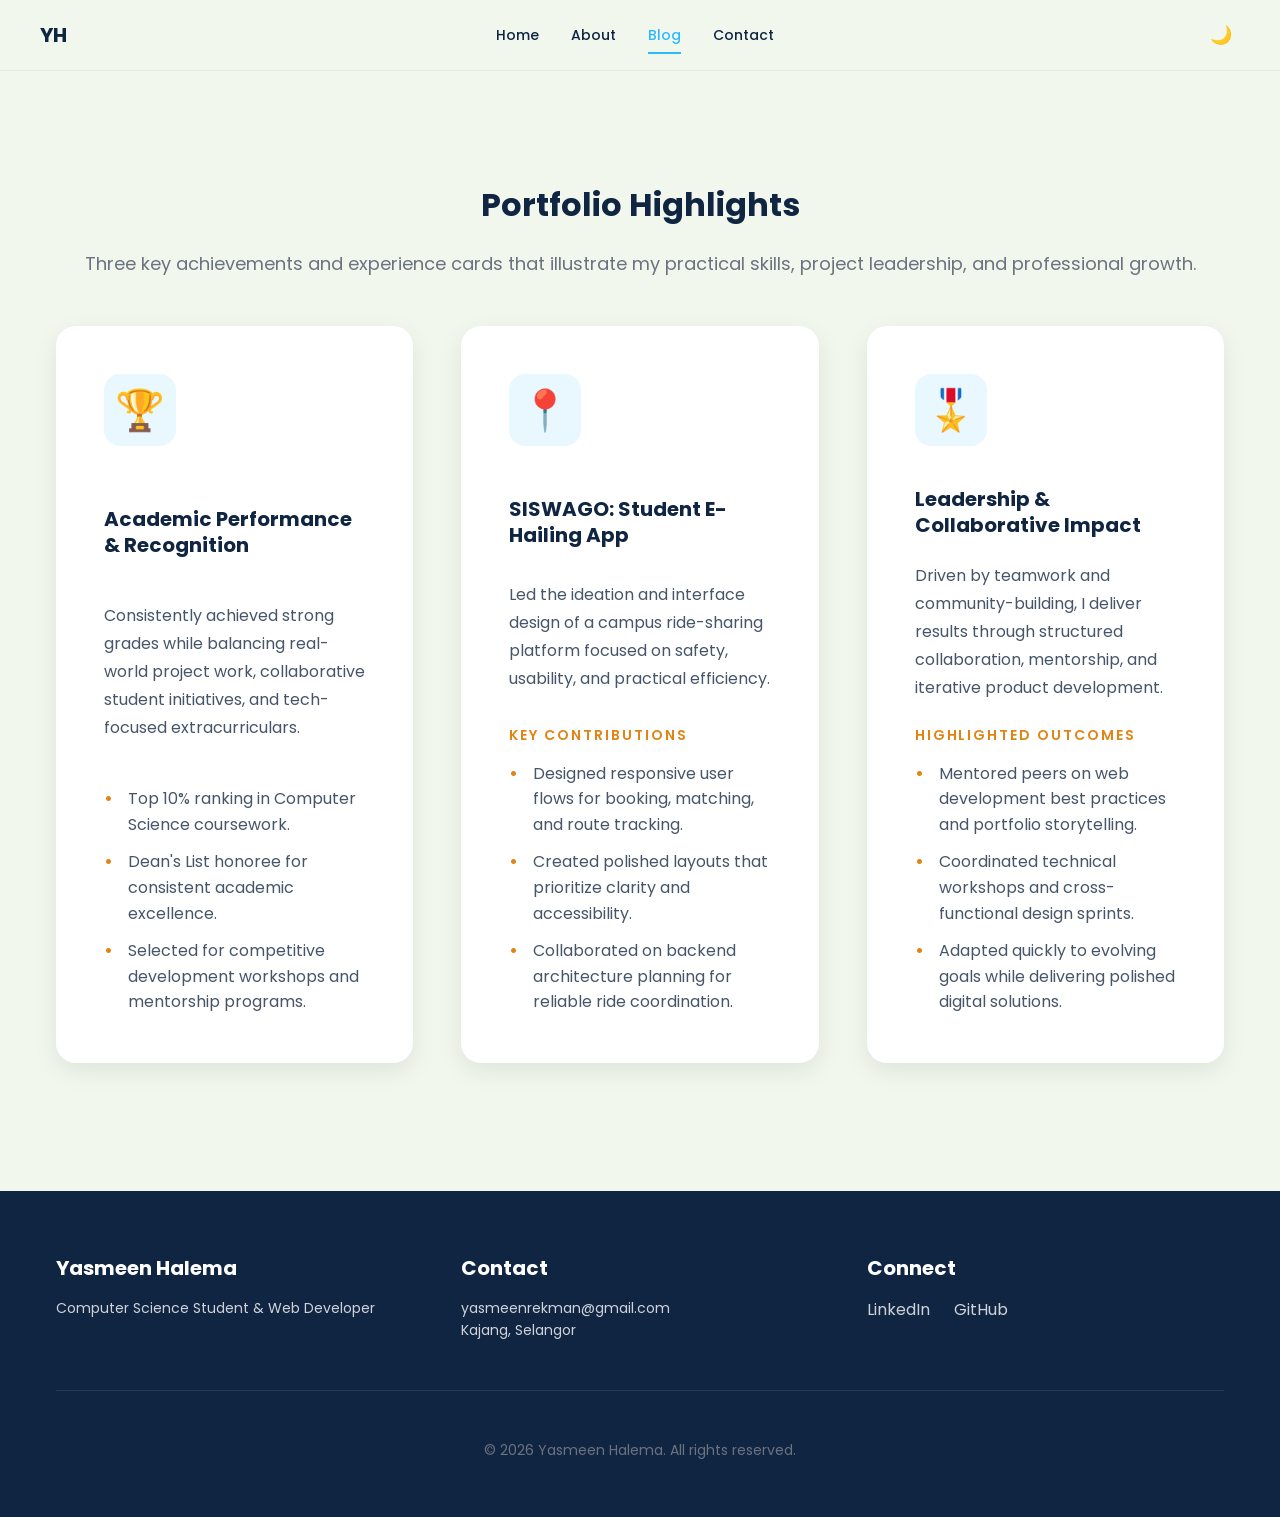
==== blog.html @ 83eedc3f "commit all" ====
<!doctype html>
<html lang="en">
<head>
  <meta charset="utf-8" />
  <meta name="viewport" content="width=device-width, initial-scale=1" />
  <title>Portfolio Highlights — Yasmeen Halema</title>
  <link rel="preconnect" href="https://fonts.googleapis.com" />
  <link rel="preconnect" href="https://fonts.gstatic.com" crossorigin />
  <link href="https://fonts.googleapis.com/css2?family=Poppins:wght@300;400;500;600;700&display=swap" rel="stylesheet" />
  <link rel="stylesheet" href="css/style.css">
</head>
<body>
  <header class="site-header" id="header">
    <div class="header-wrapper">
      <div class="container header-inner">
        <a class="logo" href="index.html">YH</a>
        <nav id="nav" class="nav">
          <a href="index.html" class="nav-link" data-page="home">Home</a>
          <a href="about.html" class="nav-link" data-page="about">About</a>
          <a href="blog.html" class="nav-link" data-page="blog">Blog</a>
          <a href="contact.html" class="nav-link" data-page="contact">Contact</a>
        </nav>
        <div class="header-actions">
          <button id="theme-toggle" class="btn-icon theme-toggle" aria-label="Toggle theme">🌙</button>
          <button id="nav-toggle" class="btn-icon nav-toggle mobile-only" aria-label="Toggle navigation">☰</button>
        </div>
      </div>
    </div>
  </header>

  <main style="padding-top: 80px;">
    <div class="container">
      <section class="section-experience fade-in" style="padding: var(--space-4xl) 0; margin-top: var(--space-2xl);">
        <div class="section-header" style="margin-bottom: var(--space-3xl);">
          <h1 style="font-size: var(--font-size-3xl); margin-bottom: var(--space-lg);">Portfolio Highlights</h1>
          <p>Three key achievements and experience cards that illustrate my practical skills, project leadership, and professional growth.</p>
        </div>

        <div class="experience-grid">
          <article class="experience-card fade-in">
            <div class="card-top">
              <span class="card-icon">🏆</span>
            </div>
            <h3>Academic Performance & Recognition</h3>
            <p>Consistently achieved strong grades while balancing real-world project work, collaborative student initiatives, and tech-focused extracurriculars.</p>
            <ul class="card-list">
              <li>Top 10% ranking in Computer Science coursework.</li>
              <li>Dean's List honoree for consistent academic excellence.</li>
              <li>Selected for competitive development workshops and mentorship programs.</li>
            </ul>
          </article>

          <article class="experience-card fade-in">
            <div class="card-top">
              <span class="card-icon">📍</span>
            </div>
            <h3>SISWAGO: Student E-Hailing App</h3>
            <p>Led the ideation and interface design of a campus ride-sharing platform focused on safety, usability, and practical efficiency.</p>
            <div class="experience-subsection">
              <h4>Key contributions</h4>
              <ul class="card-list">
                <li>Designed responsive user flows for booking, matching, and route tracking.</li>
                <li>Created polished layouts that prioritize clarity and accessibility.</li>
                <li>Collaborated on backend architecture planning for reliable ride coordination.</li>
              </ul>
            </div>
          </article>

          <article class="experience-card fade-in">
            <div class="card-top">
              <span class="card-icon">🎖️</span>
            </div>
            <h3>Leadership & Collaborative Impact</h3>
            <p>Driven by teamwork and community-building, I deliver results through structured collaboration, mentorship, and iterative product development.</p>
            <div class="experience-subsection">
              <h4>Highlighted outcomes</h4>
              <ul class="card-list">
                <li>Mentored peers on web development best practices and portfolio storytelling.</li>
                <li>Coordinated technical workshops and cross-functional design sprints.</li>
                <li>Adapted quickly to evolving goals while delivering polished digital solutions.</li>
              </ul>
            </div>
          </article>
        </div>
      </section>
    </div>
  </main>

  <footer class="site-footer">
    <div class="container">
      <div class="footer-content">
        <div class="footer-section">
          <h4>Yasmeen Halema</h4>
          <p>Computer Science Student & Web Developer</p>
        </div>
        <div class="footer-section">
          <h4>Contact</h4>
          <p><a href="mailto:yasmeenrekman@gmail.com">yasmeenrekman@gmail.com</a></p>
          <p>Kajang, Selangor</p>
        </div>
        <div class="footer-section">
          <h4>Connect</h4>
          <div class="footer-socials">
            <a href="#" aria-label="LinkedIn">LinkedIn</a>
            <a href="#" aria-label="GitHub">GitHub</a>
          </div>
        </div>
      </div>
      <div class="footer-bottom">
        <p>&copy; 2026 Yasmeen Halema. All rights reserved.</p>
      </div>
    </div>
  </footer>

  <button id="scrollTop" class="scroll-top" title="Back to top" aria-label="Scroll to top">↑</button>

  <script src="js/script.js"></script>
</body>
</html>
---- css/style.css ----
/* ========================================
   DESIGN SYSTEM & VARIABLES
   ======================================== */
:root {
  /* Colors */
  --primary: #102542;
  --accent: #2db9ff;
  --accent-rgb: 45, 185, 255;
  --bg-light: #f1f7ed;
  --bg-dark: #0b1220;
  --text-light: #102542;
  --text-dark: #e6eef6;
  --text-muted: #6b7280;
  --white: #ffffff;
  --border: #e5e7eb;

  /* Spacing Scale */
  --space-xs: 0.25rem;
  --space-sm: 0.5rem;
  --space-md: 1rem;
  --space-lg: 1.5rem;
  --space-xl: 2rem;
  --space-2xl: 2.5rem;
  --space-3xl: 3rem;
  --space-4xl: 4rem;

  /* Typography */
  --font-family: 'Poppins', -apple-system, BlinkMacSystemFont, 'Segoe UI', 'Roboto', sans-serif;
  --font-size-xs: 0.75rem;
  --font-size-sm: 0.875rem;
  --font-size-base: 1rem;
  --font-size-lg: 1.125rem;
  --font-size-xl: 1.25rem;
  --font-size-2xl: 1.5rem;
  --font-size-3xl: 2rem;
  --font-size-4xl: 2.5rem;

  /* Font Weights */
  --fw-light: 300;
  --fw-regular: 400;
  --fw-medium: 500;
  --fw-semibold: 600;
  --fw-bold: 700;

  /* Border Radius */
  --radius-sm: 0.375rem;
  --radius-md: 0.5rem;
  --radius-lg: 1rem;
  --radius-xl: 1.5rem;
  --radius-full: 9999px;

  /* Shadows */
  --shadow-sm: 0 1px 2px 0 rgba(0, 0, 0, 0.05);
  --shadow-md: 0 4px 6px -1px rgba(0, 0, 0, 0.1), 0 2px 4px -1px rgba(0, 0, 0, 0.06);
  --shadow-lg: 0 10px 15px -3px rgba(0, 0, 0, 0.1), 0 4px 6px -2px rgba(0, 0, 0, 0.05);
  --shadow-xl: 0 20px 25px -5px rgba(0, 0, 0, 0.1), 0 10px 10px -5px rgba(0, 0, 0, 0.04);
  --shadow-2xl: 0 25px 50px -12px rgba(0, 0, 0, 0.25);

  /* Transitions */
  --duration-fast: 150ms;
  --duration-base: 200ms;
  --duration-slow: 300ms;
  --easing: cubic-bezier(0.4, 0, 0.2, 1);
}

/* Dark Mode */
[data-theme='dark'] {
  --bg-light: var(--bg-dark);
  --text-light: var(--text-dark);
  --border: #1e293b;
}

/* ========================================
   GLOBAL STYLES
   ======================================== */
* {
  margin: 0;
  padding: 0;
  box-sizing: border-box;
}

html {
  scroll-behavior: smooth;
}

body {
  font-family: var(--font-family);
  font-size: var(--font-size-base);
  line-height: 1.6;
  color: var(--text-light);
  background-color: var(--bg-light);
  transition: background-color var(--duration-base) var(--easing),
              color var(--duration-base) var(--easing);
  overflow-x: hidden;
}

/* ========================================
   TYPOGRAPHY
   ======================================== */
h1, h2, h3, h4, h5, h6 {
  font-weight: var(--fw-bold);
  line-height: 1.3;
  margin-bottom: var(--space-md);
}

h1 {
  font-size: var(--font-size-4xl);
}

h2 {
  font-size: var(--font-size-3xl);
}

h3 {
  font-size: var(--font-size-2xl);
}

h4 {
  font-size: var(--font-size-xl);
}

p {
  margin-bottom: var(--space-md);
  color: var(--text-muted);
}

a {
  color: var(--accent);
  text-decoration: none;
  transition: color var(--duration-fast) var(--easing);
}

a:hover {
  color: #1d99d9;
}

/* ========================================
   LAYOUT HELPERS
   ======================================== */
.container {
  max-width: 1200px;
  margin: 0 auto;
  padding: 0 var(--space-md);
}

.fade-in {
  opacity: 0;
  animation: fadeInUp var(--duration-slow) var(--easing) forwards;
}

/* ========================================
   ANIMATIONS
   ======================================== */
@keyframes fadeInUp {
  from {
    opacity: 0;
    transform: translateY(20px);
  }
  to {
    opacity: 1;
    transform: translateY(0);
  }
}

@keyframes float {
  0%, 100% {
    transform: translateY(0px);
  }
  50% {
    transform: translateY(-10px);
  }
}

@keyframes slideIn {
  from {
    opacity: 0;
    transform: translateX(-10px);
  }
  to {
    opacity: 1;
    transform: translateX(0);
  }
}

/* ========================================
   HEADER & NAVIGATION
   ======================================== */
.site-header {
  position: fixed;
  top: 0;
  left: 0;
  right: 0;
  z-index: 1000;
  transition: all var(--duration-base) var(--easing);
}

.header-wrapper {
  background: rgba(241, 247, 237, 0.7);
  backdrop-filter: blur(10px);
  border-bottom: 1px solid rgba(0, 0, 0, 0.05);
  transition: all var(--duration-base) var(--easing);
}

[data-theme='dark'] .header-wrapper {
  background: rgba(11, 18, 32, 0.7);
  border-bottom: 1px solid rgba(255, 255, 255, 0.1);
}

.site-header.scrolled .header-wrapper {
  box-shadow: var(--shadow-md);
  background: rgba(241, 247, 237, 0.95);
}

[data-theme='dark'] .site-header.scrolled .header-wrapper {
  background: rgba(11, 18, 32, 0.95);
}

.header-inner {
  display: flex;
  align-items: center;
  justify-content: space-between;
  padding: var(--space-md) 0;
  gap: var(--space-lg);
}

.logo {
  font-size: var(--font-size-xl);
  font-weight: var(--fw-bold);
  color: var(--primary);
  text-decoration: none;
  transition: all var(--duration-fast) var(--easing);
  display: flex;
  align-items: center;
  gap: var(--space-sm);
}

.logo:hover {
  color: var(--accent);
  transform: scale(1.05);
}

.nav {
  display: flex;
  gap: var(--space-xl);
  align-items: center;
}

.nav-link {
  position: relative;
  font-weight: var(--fw-medium);
  font-size: var(--font-size-sm);
  color: var(--text-light);
  text-decoration: none;
  transition: color var(--duration-fast) var(--easing);
  padding: var(--space-sm) 0;
}

.nav-link::after {
  content: '';
  position: absolute;
  bottom: 0;
  left: 0;
  width: 0;
  height: 2px;
  background: var(--accent);
  transition: width var(--duration-base) var(--easing);
}

.nav-link:hover::after,
.nav-link.active::after {
  width: 100%;
}

.nav-link.active {
  color: var(--accent);
}

.header-actions {
  display: flex;
  align-items: center;
  gap: var(--space-md);
}

.btn-icon {
  background: transparent;
  border: none;
  font-size: var(--font-size-lg);
  cursor: pointer;
  transition: transform var(--duration-base) var(--easing);
  padding: var(--space-sm);
  display: flex;
  align-items: center;
  justify-content: center;
}

.btn-icon:hover {
  transform: scale(1.1);
}

.nav-toggle {
  display: none;
}

/* ========================================
   BUTTONS
   ======================================== */
.btn {
  display: inline-flex;
  align-items: center;
  justify-content: center;
  padding: var(--space-sm) var(--space-lg);
  border: 2px solid transparent;
  border-radius: var(--radius-lg);
  font-size: var(--font-size-sm);
  font-weight: var(--fw-semibold);
  cursor: pointer;
  transition: all var(--duration-base) var(--easing);
  text-decoration: none;
  gap: var(--space-sm);
}

.btn:hover {
  transform: translateY(-2px);
}

.btn-primary {
  background: var(--primary);
  color: var(--white);
  border-color: var(--primary);
}

.btn-primary:hover {
  background: darken(var(--primary), 10%);
  box-shadow: var(--shadow-lg);
}

.btn-outline {
  background: transparent;
  color: var(--primary);
  border-color: var(--primary);
}

.btn-outline:hover {
  background: rgba(16, 37, 66, 0.05);
}

.btn-secondary {
  background: var(--accent);
  color: var(--white);
  border-color: var(--accent);
}

.btn-secondary:hover {
  box-shadow: var(--shadow-lg);
}

/* ========================================
   HERO SECTION
   ======================================== */
.hero {
  padding-top: calc(80px + var(--space-4xl));
  padding-bottom: var(--space-4xl);
  min-height: 100vh;
  display: flex;
  align-items: center;
}

.hero-grid {
  display: grid;
  grid-template-columns: 1fr 1fr;
  gap: var(--space-4xl);
  align-items: center;
}

.hero-content {
  display: flex;
  flex-direction: column;
  gap: var(--space-xl);
}

.hero-title {
  font-size: var(--font-size-4xl);
  font-weight: var(--fw-bold);
  line-height: 1.2;
  color: var(--text-light);
  margin: 0;
}

.hero-subtitle {
  font-size: var(--font-size-2xl);
  color: var(--accent);
  font-weight: var(--fw-semibold);
  margin: 0;
}

.hero-description {
  font-size: var(--font-size-lg);
  color: var(--text-muted);
  line-height: 1.8;
  margin: 0;
  max-width: 500px;
}

.hero-cta {
  display: flex;
  gap: var(--space-md);
  flex-wrap: wrap;
}

.hero-image {
  display: flex;
  justify-content: center;
  align-items: center;
}

.profile-wrapper {
  position: relative;
  width: 320px;
  height: 320px;
}

.profile-bg {
  position: absolute;
  inset: 0;
  background: linear-gradient(135deg, var(--accent) 0%, var(--primary) 100%);
  border-radius: 50%;
  animation: float var(--duration-slow) ease-in-out infinite;
  filter: blur(40px);
  opacity: 0.6;
}

.profile-img {
  position: relative;
  z-index: 10;
  width: 100%;
  height: 100%;
  border-radius: 50%;
  object-fit: cover;
  border: 8px solid var(--white);
  box-shadow: var(--shadow-2xl);
  animation: float var(--duration-slow) ease-in-out infinite;
}

/* ========================================
   SKILLS SECTION
   ======================================== */
.section-skills {
  padding: var(--space-4xl) 0;
  background: rgba(16, 37, 66, 0.02);
}

[data-theme='dark'] .section-skills {
  background: rgba(45, 185, 255, 0.03);
}

.section-header {
  text-align: center;
  margin-bottom: var(--space-4xl);
}

.section-header h2 {
  margin-bottom: var(--space-md);
}

.section-header p {
  font-size: var(--font-size-lg);
  color: var(--text-muted);
}

.skills-grid {
  display: grid;
  grid-template-columns: repeat(auto-fit, minmax(140px, 1fr));
  gap: var(--space-lg);
}

.skill-card {
  background: #ffffff;
  padding: var(--space-2xl);
  border-radius: 20px;
  text-align: center;
  box-shadow: 0 8px 25px rgba(0, 0, 0, 0.08);
  transition: all var(--duration-base) var(--easing);
  border: none;
}

[data-theme='dark'] .skill-card {
  background: #ffffff;
}

.skill-card:hover {
  transform: translateY(-8px);
  box-shadow: 0 12px 35px rgba(0, 0, 0, 0.12);
}

.skill-icon {
  font-size: var(--font-size-4xl);
  margin-bottom: var(--space-lg);
}

.skill-card h3 {
  font-size: var(--font-size-base);
  margin: 0;
  color: #102542;
  font-weight: var(--fw-semibold);
}

.section-experience {
  padding: var(--space-4xl) 0;
}

.experience-grid {
  display: grid;
  grid-template-columns: repeat(auto-fit, minmax(280px, 1fr));
  gap: var(--space-3xl);
}

.experience-card {
  display: flex;
  flex-direction: column;
  justify-content: space-between;
  min-height: 360px;
  background: #ffffff;
  padding: var(--space-3xl);
  border-radius: 20px;
  border: none;
  box-shadow: 0 8px 25px rgba(0, 0, 0, 0.08);
  transition: transform var(--duration-base) var(--easing), box-shadow var(--duration-base) var(--easing);
}

[data-theme='dark'] .experience-card {
  background: #ffffff;
}

.experience-card:hover {
  transform: translateY(-10px);
  box-shadow: 0 12px 35px rgba(0, 0, 0, 0.12);
}

.card-top {
  display: inline-flex;
  align-items: center;
  justify-content: center;
  width: 72px;
  height: 72px;
  border-radius: 16px;
  background: rgba(var(--accent-rgb), 0.1);
  margin-bottom: var(--space-2xl);
}

.card-icon {
  font-size: var(--font-size-4xl);
}

.experience-card h3 {
  font-size: var(--font-size-xl);
  margin-bottom: var(--space-lg);
  color: #102542;
  font-weight: var(--fw-bold);
}

.experience-card p {
  margin-bottom: var(--space-lg);
  color: #475569;
  line-height: 1.75;
  font-weight: var(--fw-regular);
}

.experience-subsection h4 {
  font-size: var(--font-size-sm);
  margin-bottom: var(--space-md);
  text-transform: uppercase;
  letter-spacing: 0.14em;
  color: #e28413;
  font-weight: var(--fw-semibold);
}

.card-list {
  list-style: none;
  padding: 0;
  margin: 0;
  display: grid;
  gap: 0.75rem;
}

.card-list li {
  position: relative;
  padding-left: 1.5rem;
  color: #475569;
  font-weight: var(--fw-regular);
}

.card-list li::before {
  content: '•';
  position: absolute;
  left: 0;
  color: #e28413;
  font-weight: var(--fw-bold);
}

/* ========================================
   PROJECT SECTION
   ======================================== */
.section-project {
  padding: var(--space-4xl) 0;
}

.project-showcase {
  display: grid;
  grid-template-columns: 1fr 1fr;
  gap: var(--space-3xl);
  align-items: center;
  background: var(--white);
  padding: var(--space-3xl);
  border-radius: var(--radius-xl);
  box-shadow: var(--shadow-md);
}

[data-theme='dark'] .project-showcase {
  background: rgba(255, 255, 255, 0.05);
}

.project-image {
  border-radius: var(--radius-lg);
  overflow: hidden;
}

.project-placeholder {
  aspect-ratio: 1;
  background: linear-gradient(135deg, var(--accent), var(--primary));
  border-radius: var(--radius-lg);
}

.project-details h3 {
  font-size: var(--font-size-2xl);
  margin-bottom: var(--space-sm);
}

.project-subtitle {
  font-size: var(--font-size-base);
  color: var(--accent);
  font-weight: var(--fw-semibold);
  margin-bottom: var(--space-md);
}

.project-description {
  font-size: var(--font-size-base);
  color: var(--text-muted);
  line-height: 1.8;
  margin-bottom: var(--space-lg);
}

.tech-badges {
  display: flex;
  gap: var(--space-md);
  margin-bottom: var(--space-lg);
  flex-wrap: wrap;
}

.badge {
  background: rgba(16, 37, 66, 0.1);
  color: var(--primary);
  padding: var(--space-sm) var(--space-md);
  border-radius: var(--radius-full);
  font-size: var(--font-size-xs);
  font-weight: var(--fw-semibold);
}

/* ========================================
   FOOTER
   ======================================== */
.site-footer {
  background: var(--primary);
  color: var(--white);
  padding: var(--space-4xl) 0 var(--space-2xl);
  margin-top: var(--space-4xl);
}

.footer-content {
  display: grid;
  grid-template-columns: repeat(auto-fit, minmax(250px, 1fr));
  gap: var(--space-3xl);
  margin-bottom: var(--space-3xl);
  padding-bottom: var(--space-3xl);
  border-bottom: 1px solid rgba(255, 255, 255, 0.1);
}

.footer-section h4 {
  margin-bottom: var(--space-md);
  color: var(--white);
}

.footer-section p {
  font-size: var(--font-size-sm);
  margin: 0;
  color: rgba(255, 255, 255, 0.8);
}

.footer-section a {
  color: rgba(255, 255, 255, 0.8);
  transition: color var(--duration-fast) var(--easing);
}

.footer-section a:hover {
  color: var(--accent);
}

.footer-socials {
  display: flex;
  gap: var(--space-lg);
}

.footer-bottom {
  text-align: center;
  font-size: var(--font-size-sm);
  color: rgba(255, 255, 255, 0.6);
}

/* ========================================
   SCROLL TO TOP BUTTON
   ======================================== */
.scroll-top {
  position: fixed;
  bottom: var(--space-lg);
  right: var(--space-lg);
  width: 48px;
  height: 48px;
  border-radius: 50%;
  background: var(--primary);
  color: var(--white);
  border: none;
  font-size: var(--font-size-lg);
  cursor: pointer;
  display: none;
  align-items: center;
  justify-content: center;
  box-shadow: var(--shadow-lg);
  transition: all var(--duration-base) var(--easing);
  z-index: 999;
}

.scroll-top:hover {
  transform: translateY(-3px);
  box-shadow: var(--shadow-xl);
}

.scroll-top.show {
  display: flex;
}

/* ========================================
   RESPONSIVE DESIGN
   ======================================== */
@media (max-width: 768px) {
  :root {
    --font-size-4xl: 2rem;
    --font-size-3xl: 1.75rem;
    --font-size-2xl: 1.25rem;
  }

  .hero-grid {
    grid-template-columns: 1fr;
    gap: var(--space-2xl);
  }

  .profile-wrapper {
    width: 240px;
    height: 240px;
  }

  .hero-title {
    font-size: var(--font-size-3xl);
  }

  .hero {
    padding-top: calc(70px + var(--space-2xl));
    padding-bottom: var(--space-2xl);
  }

  .skills-grid {
    grid-template-columns: repeat(auto-fit, minmax(100px, 1fr));
  }

  .project-showcase {
    grid-template-columns: 1fr;
    gap: var(--space-2xl);
    padding: var(--space-2xl);
  }

  .nav-toggle {
    display: flex;
  }

  .nav {
    position: fixed;
    right: 0;
    top: 60px;
    background: var(--bg-light);
    flex-direction: column;
    gap: var(--space-md);
    padding: var(--space-2xl);
    box-shadow: var(--shadow-xl);
    transform: translateX(120%);
    transition: transform var(--duration-base) var(--easing);
    z-index: 999;
    border-radius: var(--radius-lg) 0 0 var(--radius-lg);
    width: 250px;
  }

  .nav.open {
    transform: translateX(0);
  }

  .hero-cta {
    flex-direction: column;
  }

  .btn {
    width: 100%;
  }

  .footer-content {
    grid-template-columns: 1fr;
  }

  .section-skills,
  .section-project {
    padding: var(--space-2xl) 0;
  }

  .section-header {
    margin-bottom: var(--space-2xl);
  }
}

/* ========================================
   BLOG CARDS HOVER EFFECTS
   ======================================== */
.blog-card {
  transition: all var(--duration-base) var(--easing);
}

.blog-card:hover {
  transform: translateY(-8px);
  box-shadow: var(--shadow-lg);
}

.blog-card:hover .blog-image {
  transform: scale(1.05);
}

.blog-image {
  transition: transform var(--duration-base) var(--easing);
}

/* ========================================
   EDUCATION CARDS
   ======================================== */
.edu-card {
  transition: all var(--duration-base) var(--easing);
}

.edu-card:hover {
  transform: translateY(-4px);
  box-shadow: var(--shadow-lg);
  border-color: var(--accent);
}

.edu-grid {
  display: grid;
  grid-template-columns: repeat(auto-fit, minmax(280px, 1fr));
  gap: var(--space-2xl);
}

/* ========================================
   CONTACT FORM GRID
   ======================================== */
@media (max-width: 900px) {
  .contact-form-grid {
    grid-template-columns: 1fr !important;
  }
}

/* ========================================
   FORM STYLES
   ======================================== */
input, textarea {
  transition: all var(--duration-base) var(--easing);
}

input:focus, textarea:focus {
  outline: none;
  border-color: var(--accent);
  box-shadow: 0 0 0 3px rgba(45, 185, 255, 0.1);
}

input.invalid, textarea.invalid {
  border-color: #b91c1c;
  background-color: rgba(185, 28, 28, 0.05);
}

label {
  transition: color var(--duration-fast) var(--easing);
}

/* ========================================
   MOBILE ONLY UTILITY
   ======================================== */
.mobile-only {
  display: none;
}

@media (max-width: 768px) {
  .mobile-only {
    display: inline-block;
  }
}

@media (max-width: 900px) {
  .contact-form-grid {
    display: grid;
    grid-template-columns: 1fr !important;
  }

  .section-contact {
    padding: var(--space-2xl) 0 !important;
  }
}
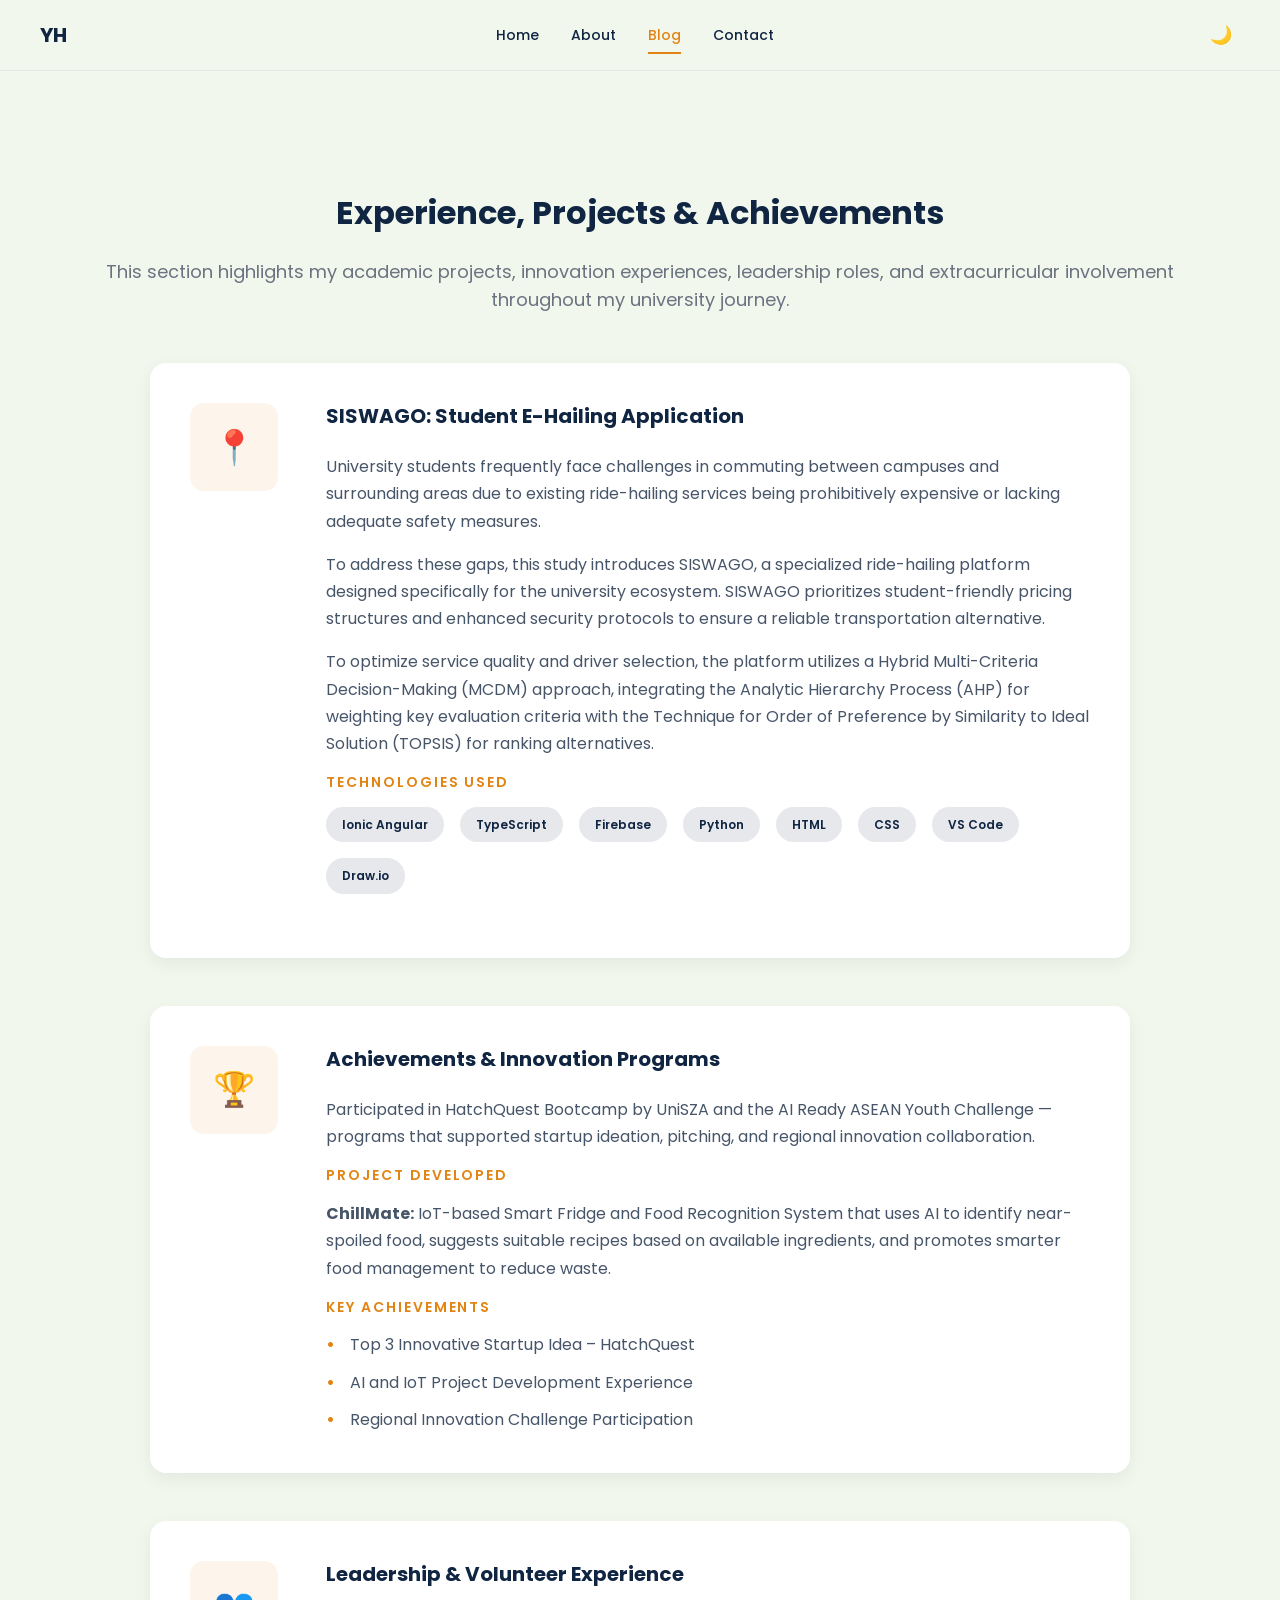
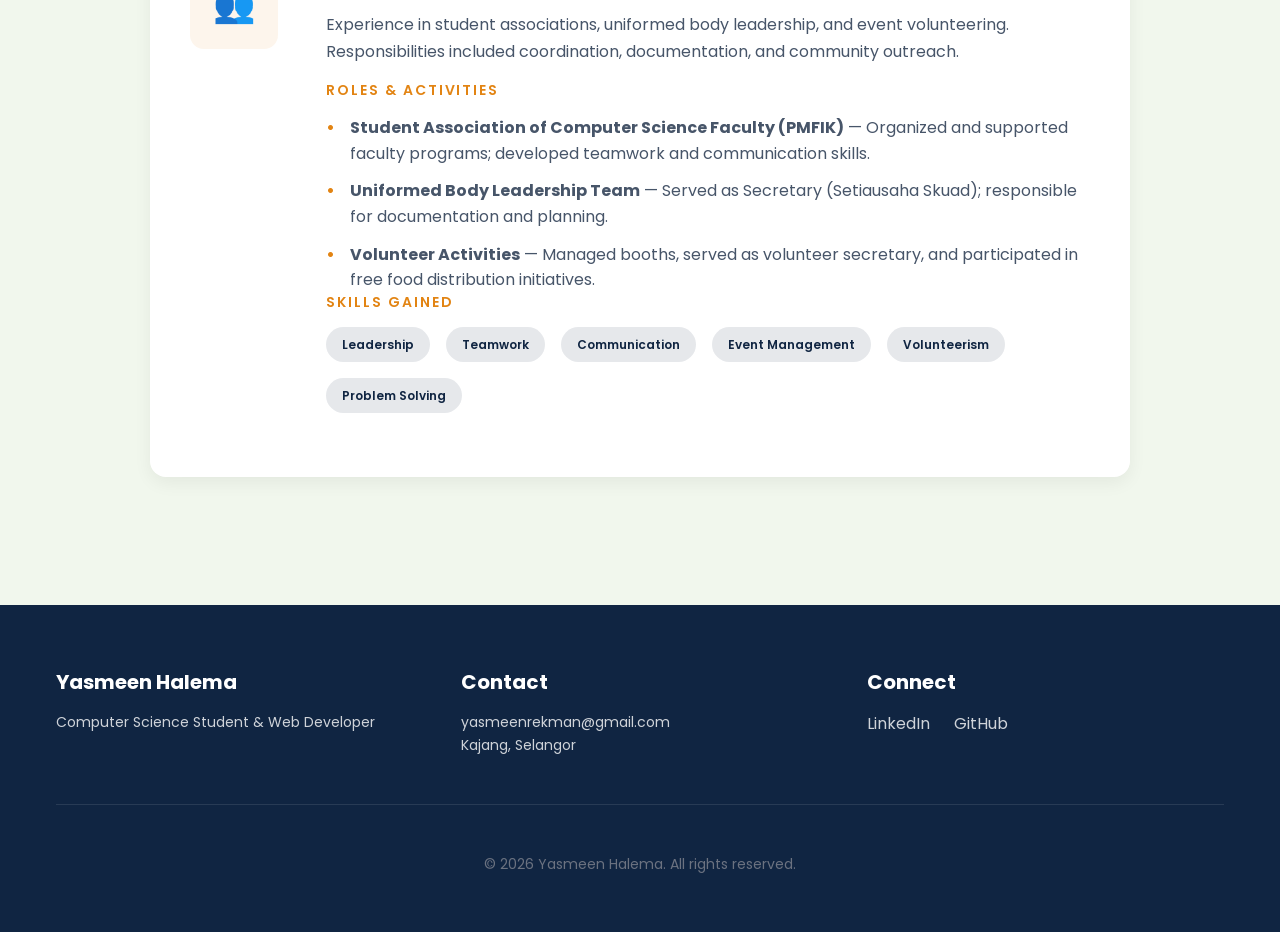
==== commit e272ac71: "Updated blog page" ====
--- a/blog.html
+++ b/blog.html
@@ -28,57 +28,96 @@
     </div>
   </header>
 
-  <main style="padding-top: 80px;">
+  <main style="padding-top: 88px;">
     <div class="container">
       <section class="section-experience fade-in" style="padding: var(--space-4xl) 0; margin-top: var(--space-2xl);">
-        <div class="section-header" style="margin-bottom: var(--space-3xl);">
-          <h1 style="font-size: var(--font-size-3xl); margin-bottom: var(--space-lg);">Portfolio Highlights</h1>
-          <p>Three key achievements and experience cards that illustrate my practical skills, project leadership, and professional growth.</p>
+        <div class="section-header" style="margin-bottom: var(--space-3xl); text-align: center;">
+          <h1 style="font-size: var(--font-size-3xl); margin-bottom: var(--space-lg);">Experience, Projects & Achievements</h1>
+          <p>This section highlights my academic projects, innovation experiences, leadership roles, and extracurricular involvement throughout my university journey.</p>
         </div>
 
         <div class="experience-grid">
+          <!-- Project Card (TOP) -->
           <article class="experience-card fade-in">
-            <div class="card-top">
-              <span class="card-icon">🏆</span>
+            <div class="card-top" aria-hidden="true">
+              <span class="card-icon" title="Project">📍</span>
             </div>
-            <h3>Academic Performance & Recognition</h3>
-            <p>Consistently achieved strong grades while balancing real-world project work, collaborative student initiatives, and tech-focused extracurriculars.</p>
-            <ul class="card-list">
-              <li>Top 10% ranking in Computer Science coursework.</li>
-              <li>Dean's List honoree for consistent academic excellence.</li>
-              <li>Selected for competitive development workshops and mentorship programs.</li>
-            </ul>
-          </article>
+            <div class="timeline-content">
+              <h3>SISWAGO: Student E-Hailing Application</h3>
+              <p>University students frequently face challenges in commuting between campuses and surrounding areas due to existing ride-hailing services being prohibitively expensive or lacking adequate safety measures.</p>
+              <p>To address these gaps, this study introduces SISWAGO, a specialized ride-hailing platform designed specifically for the university ecosystem. SISWAGO prioritizes student-friendly pricing structures and enhanced security protocols to ensure a reliable transportation alternative.</p>
+              <p>To optimize service quality and driver selection, the platform utilizes a Hybrid Multi-Criteria Decision-Making (MCDM) approach, integrating the Analytic Hierarchy Process (AHP) for weighting key evaluation criteria with the Technique for Order of Preference by Similarity to Ideal Solution (TOPSIS) for ranking alternatives.</p>
 
-          <article class="experience-card fade-in">
-            <div class="card-top">
-              <span class="card-icon">📍</span>
-            </div>
-            <h3>SISWAGO: Student E-Hailing App</h3>
-            <p>Led the ideation and interface design of a campus ride-sharing platform focused on safety, usability, and practical efficiency.</p>
-            <div class="experience-subsection">
-              <h4>Key contributions</h4>
-              <ul class="card-list">
-                <li>Designed responsive user flows for booking, matching, and route tracking.</li>
-                <li>Created polished layouts that prioritize clarity and accessibility.</li>
-                <li>Collaborated on backend architecture planning for reliable ride coordination.</li>
-              </ul>
+              <div class="experience-subsection">
+                <h4>TECHNOLOGIES USED</h4>
+                <div class="tech-badges">
+                  <span class="badge">Ionic Angular</span>
+                  <span class="badge">TypeScript</span>
+                  <span class="badge">Firebase</span>
+                  <span class="badge">Python</span>
+                  <span class="badge">HTML</span>
+                  <span class="badge">CSS</span>
+                  <span class="badge">VS Code</span>
+                  <span class="badge">Draw.io</span>
+                </div>
+              </div>
             </div>
           </article>
 
+          <!-- Achievement Card (MIDDLE) -->
           <article class="experience-card fade-in">
-            <div class="card-top">
-              <span class="card-icon">🎖️</span>
+            <div class="card-top" aria-hidden="true">
+              <span class="card-icon" title="Achievements">🏆</span>
             </div>
-            <h3>Leadership & Collaborative Impact</h3>
-            <p>Driven by teamwork and community-building, I deliver results through structured collaboration, mentorship, and iterative product development.</p>
-            <div class="experience-subsection">
-              <h4>Highlighted outcomes</h4>
-              <ul class="card-list">
-                <li>Mentored peers on web development best practices and portfolio storytelling.</li>
-                <li>Coordinated technical workshops and cross-functional design sprints.</li>
-                <li>Adapted quickly to evolving goals while delivering polished digital solutions.</li>
-              </ul>
+            <div class="timeline-content">
+              <h3>Achievements & Innovation Programs</h3>
+              <p>Participated in HatchQuest Bootcamp by UniSZA and the AI Ready ASEAN Youth Challenge — programs that supported startup ideation, pitching, and regional innovation collaboration.</p>
+
+              <div class="experience-subsection">
+                <h4>Project Developed</h4>
+                <p><strong>ChillMate:</strong> IoT-based Smart Fridge and Food Recognition System that uses AI to identify near-spoiled food, suggests suitable recipes based on available ingredients, and promotes smarter food management to reduce waste.</p>
+              </div>
+
+              <div class="experience-subsection">
+                <h4>KEY ACHIEVEMENTS</h4>
+                <ul class="card-list">
+                  <li>Top 3 Innovative Startup Idea – HatchQuest</li>
+                  <li>AI and IoT Project Development Experience</li>
+                  <li>Regional Innovation Challenge Participation</li>
+                </ul>
+              </div>
+            </div>
+          </article>
+
+          <!-- Leadership Card (BOTTOM) -->
+          <article class="experience-card fade-in">
+            <div class="card-top" aria-hidden="true">
+              <span class="card-icon" title="Leadership">👥</span>
+            </div>
+            <div class="timeline-content">
+              <h3>Leadership & Volunteer Experience</h3>
+              <p>Experience in student associations, uniformed body leadership, and event volunteering. Responsibilities included coordination, documentation, and community outreach.</p>
+
+              <div class="experience-subsection">
+                <h4>Roles & Activities</h4>
+                <ul class="card-list">
+                  <li><strong>Student Association of Computer Science Faculty (PMFIK)</strong> — Organized and supported faculty programs; developed teamwork and communication skills.</li>
+                  <li><strong>Uniformed Body Leadership Team</strong> — Served as Secretary (Setiausaha Skuad); responsible for documentation and planning.</li>
+                  <li><strong>Volunteer Activities</strong> — Managed booths, served as volunteer secretary, and participated in free food distribution initiatives.</li>
+                </ul>
+              </div>
+
+              <div class="experience-subsection">
+                <h4>SKILLS GAINED</h4>
+                <div class="tech-badges">
+                  <span class="badge">Leadership</span>
+                  <span class="badge">Teamwork</span>
+                  <span class="badge">Communication</span>
+                  <span class="badge">Event Management</span>
+                  <span class="badge">Volunteerism</span>
+                  <span class="badge">Problem Solving</span>
+                </div>
+              </div>
             </div>
           </article>
         </div>
--- a/css/style.css
+++ b/css/style.css
@@ -4,8 +4,8 @@
 :root {
   /* Colors */
   --primary: #102542;
-  --accent: #2db9ff;
-  --accent-rgb: 45, 185, 255;
+  --accent: #e28413;
+  --accent-rgb: 226, 132, 19;
   --bg-light: #f1f7ed;
   --bg-dark: #0b1220;
   --text-light: #102542;
@@ -508,22 +508,26 @@
   padding: var(--space-4xl) 0;
 }
 
+
 .experience-grid {
-  display: grid;
-  grid-template-columns: repeat(auto-fit, minmax(280px, 1fr));
+  display: flex;
+  flex-direction: column;
   gap: var(--space-3xl);
+  align-items: stretch;
+  max-width: 980px;
+  margin: 0 auto;
 }
 
 .experience-card {
   display: flex;
-  flex-direction: column;
-  justify-content: space-between;
-  min-height: 360px;
+  flex-direction: row;
+  align-items: flex-start;
+  gap: var(--space-3xl);
   background: #ffffff;
-  padding: var(--space-3xl);
-  border-radius: 20px;
+  padding: var(--space-2xl);
+  border-radius: 16px;
   border: none;
-  box-shadow: 0 8px 25px rgba(0, 0, 0, 0.08);
+  box-shadow: 0 6px 18px rgba(0, 0, 0, 0.06);
   transition: transform var(--duration-base) var(--easing), box-shadow var(--duration-base) var(--easing);
 }
 
@@ -532,23 +536,24 @@
 }
 
 .experience-card:hover {
-  transform: translateY(-10px);
-  box-shadow: 0 12px 35px rgba(0, 0, 0, 0.12);
+  transform: translateY(-6px);
+  box-shadow: 0 10px 28px rgba(0, 0, 0, 0.09);
 }
 
 .card-top {
   display: inline-flex;
   align-items: center;
   justify-content: center;
-  width: 72px;
-  height: 72px;
-  border-radius: 16px;
-  background: rgba(var(--accent-rgb), 0.1);
-  margin-bottom: var(--space-2xl);
+  width: 88px;
+  height: 88px;
+  min-width: 88px;
+  border-radius: 14px;
+  background: rgba(var(--accent-rgb), 0.08);
+  flex-shrink: 0;
 }
 
 .card-icon {
-  font-size: var(--font-size-4xl);
+  font-size: 34px;
 }
 
 .experience-card h3 {
@@ -570,7 +575,7 @@
   margin-bottom: var(--space-md);
   text-transform: uppercase;
   letter-spacing: 0.14em;
-  color: #e28413;
+  color: var(--accent);
   font-weight: var(--fw-semibold);
 }
 
@@ -663,6 +668,42 @@
   border-radius: var(--radius-full);
   font-size: var(--font-size-xs);
   font-weight: var(--fw-semibold);
+}
+
+/* Timeline content layout */
+.timeline-content {
+  flex: 1 1 auto;
+}
+
+/* Smaller paragraph styles for readability */
+.timeline-content p {
+  color: #475569;
+  line-height: 1.7;
+  margin-bottom: var(--space-md);
+}
+
+/* Responsive: stack icon above content on small screens */
+@media (max-width: 768px) {
+  .experience-card {
+    flex-direction: column;
+    padding: var(--space-2xl);
+    gap: var(--space-md);
+  }
+
+  .card-top {
+    width: 64px;
+    height: 64px;
+    min-width: 64px;
+    align-self: center;
+  }
+
+  .timeline-content h3 {
+    text-align: center;
+  }
+
+  .timeline-content p {
+    text-align: center;
+  }
 }
 
 /* ========================================
